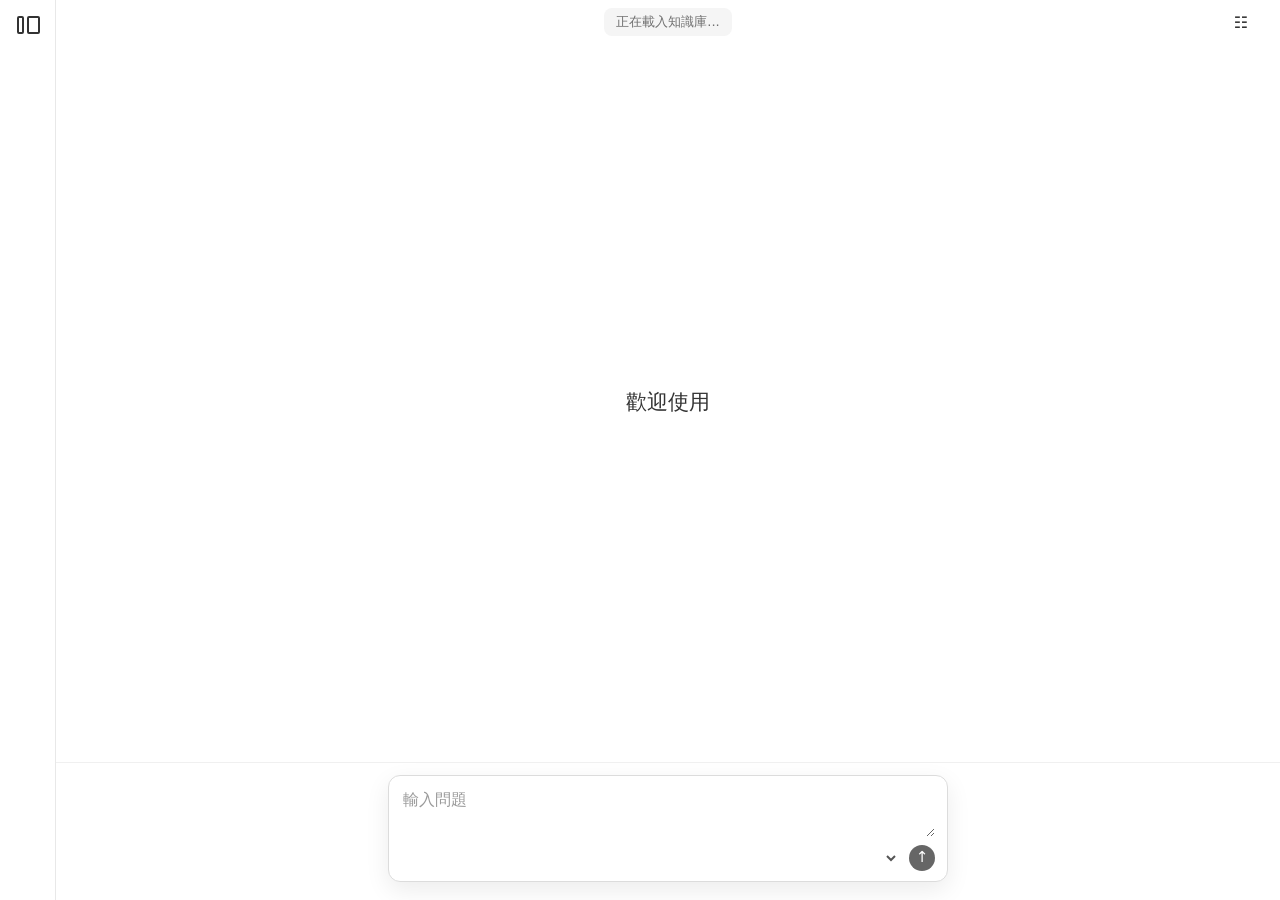
==== docs/rag-demo/index.html @ 2d9ee9c3 "將專案泛用化並統一中文介面 * Generalize the RAG workspace  * Update CI for the generic RAG layout  ---------  Co-" ====
<!doctype html>
<html lang="zh-Hant">
  <head>
    <meta charset="utf-8" />
    <meta name="viewport" content="width=device-width, initial-scale=1" />
    <title>泛用 RAG 工作台</title>
    <link rel="icon" href="data:," />
    <link rel="stylesheet" href="./assets/styles.css?v=document-folders-1" />
  </head>
  <body>
    <main class="app-shell">
      <aside class="conversation-rail is-collapsed" id="conversationRail" aria-label="對話紀錄">
        <div class="rail-icons" aria-label="主要導覽">
          <button class="rail-icon-button" id="historyToggle" type="button" title="對話紀錄" aria-label="展開對話紀錄">
            <span class="collapse-icon" aria-hidden="true"><span></span><span></span></span>
          </button>
        </div>
        <div class="rail-content">
          <div class="rail-content-head">
            <strong>對話紀錄</strong>
            <div class="rail-head-actions">
              <button class="new-chat-button" id="newChatButton" type="button" title="新增對話" aria-label="新增對話">＋</button>
              <button class="panel-close-button" id="historyClose" type="button" aria-label="收合對話紀錄">×</button>
            </div>
          </div>
          <nav class="conversation-list" id="conversationList" aria-label="已儲存的對話"></nav>
        </div>
      </aside>

      <section class="main-area">
        <header class="topbar">
          <div class="plan-pill"><span id="dataStatus">正在載入知識庫...</span></div>
          <button class="icon-button" id="knowledgeToggle" type="button" aria-label="展開文件選擇">☷</button>
        </header>

        <section class="chat-pane" aria-label="RAG 對話">
          <div class="chat-scroll">
            <section class="home-panel" id="homePanel">
              <h1>歡迎使用</h1>
              <div class="chips" id="questionChips"></div>
              <button class="demo-cta" id="demoCta" type="button" hidden>↑ 使用範例問題</button>
            </section>

            <section class="conversation-transcript" id="conversationTranscript" aria-label="目前對話" hidden></section>

            <section class="user-message" id="userMessage" hidden>
              <p id="userQuestion"></p>
            </section>

            <section class="assistant-message search-progress" id="searchProgress" aria-live="polite" hidden>
              <div class="avatar progress-avatar">AI</div>
              <div class="message-body">
                <p class="message-label">處理進度</p>
                <div class="progress-steps" id="searchProgressSteps"></div>
              </div>
            </section>

            <section class="assistant-message status-message" id="statusMessage" hidden>
              <div class="avatar">KB</div>
              <div class="message-body">
                <p class="message-label" data-i18n="data">資料</p>
                <p id="dataMeta">靜態介面展示</p>
                <div class="metrics" id="metrics"></div>
              </div>
            </section>

            <section class="assistant-message" id="answerMessage" hidden>
              <div class="avatar">A</div>
              <div class="message-body">
                <div class="message-head">
                  <div>
                    <p class="message-label" data-i18n="answer">回答</p>
                    <h2 id="resultTitle"></h2>
                  </div>
                  <span class="confidence" id="confidenceBadge"></span>
                </div>
                <div class="answer-panel" id="answerPanel"></div>
                <div class="agent-answer-panel" id="agentAnswerPanel"></div>
              </div>
            </section>

            <div class="rag-details-guide" id="ragDetailsGuide" hidden>
              <button id="ragDetailsToggle" type="button" aria-expanded="false">
                查看檢索過程與來源 →
              </button>
            </div>

            <section class="assistant-message" id="evidenceMessage" hidden>
              <div class="avatar">EV</div>
              <div class="message-body">
                <div class="message-head">
                  <div>
                    <p class="message-label" data-i18n="retrievedEvidence">檢索證據</p>
                    <h2 data-i18n="retrievedInfo">檢索到的相關資訊</h2>
                  </div>
                  <a class="trace-link" id="traceDocumentLink" href="#" target="_blank" rel="noopener" hidden>
                    開啟本次 RAG 紀錄
                  </a>
                </div>
                <div class="comparison-panel" id="comparisonPanel" hidden></div>
                <div class="results" id="results"></div>
              </div>
            </section>

            <section class="assistant-message" id="ragTrace" hidden>
              <div class="avatar">TR</div>
              <div class="message-body">
                <div class="message-head">
                  <div>
                    <p class="message-label" data-i18n="runTrace">執行紀錄</p>
                    <h2 data-i18n="traceTitle">本次 RAG 節點紀錄</h2>
                  </div>
                  <span class="run-id" id="runId"></span>
                </div>
                <div class="trace-summary" id="traceSummary"></div>
                <ol class="pipeline" id="pipeline"></ol>
              </div>
            </section>
          </div>

          <div class="prompt-dock">
            <form id="searchForm" class="prompt-card" aria-label="輸入問題">
              <textarea
                id="queryInput"
                name="query"
                rows="2"
                autocomplete="off"
                placeholder="輸入問題"
              ></textarea>
              <div class="prompt-footer">
                <label class="model-picker">
                  <select id="qaModelSelect" aria-label="問答模型"></select>
                </label>
                <div class="prompt-tools" aria-label="問答工具">
                  <button class="send-button" type="submit" aria-label="送出">↑</button>
                </div>
              </div>
            </form>
          </div>
        </section>
      </section>

      <aside class="knowledge-panel is-collapsed" id="knowledgePanel" aria-label="知識庫、文件與設定">
        <div class="knowledge-content">
          <div class="knowledge-panel-head">
            <strong>文件</strong>
            <button class="panel-close-button" id="knowledgeClose" type="button" aria-label="收合文件選擇">×</button>
          </div>
          <div class="top-actions">
            <label class="language-picker">
              <span data-i18n="language">語言</span>
              <select id="languageSelect">
                <option value="zh-Hant" selected>中文</option>
              </select>
            </label>
            <label class="kb-picker">
              <span>知識庫</span>
              <select id="knowledgeBaseSelect" aria-label="知識庫"></select>
            </label>
          </div>
        <label class="file-search">
          <span>⌕</span>
          <input id="fileSearchInput" type="search" autocomplete="off" placeholder="搜尋文件名稱..." />
        </label>
        <div class="folder-toolbar">
          <label class="upload-folder-picker">
            <span>上傳到</span>
            <select id="uploadFolderSelect" aria-label="上傳目的資料夾"></select>
          </label>
          <div class="folder-actions" aria-label="資料夾管理">
            <button id="newFolderButton" type="button" title="新增資料夾" aria-label="新增資料夾">＋</button>
            <button id="renameFolderButton" type="button" title="重新命名資料夾" aria-label="重新命名資料夾">✎</button>
            <button id="deleteFolderButton" type="button" title="刪除資料夾" aria-label="刪除資料夾">⌫</button>
          </div>
        </div>
        <p class="upload-status" id="documentUploadStatus" role="status" hidden></p>

        <section class="file-list-section" id="fileListSection">
          <div class="file-list-head">
            <h2>文件列表 <span id="selectedDocCount">(0)</span></h2>
            <div class="doc-actions">
              <input
                id="documentInput"
                type="file"
                accept=".pdf,.png,.jpg,.jpeg,.webp,.tif,.tiff,.bmp,.heic,.docx,.txt,.md,.markdown,.json,application/pdf,image/*,application/vnd.openxmlformats-officedocument.wordprocessingml.document,text/plain,text/markdown,application/json"
                multiple
                hidden
              />
              <button
                class="upload-document-button"
                type="button"
                id="uploadDocument"
                title="上傳 PDF、圖片、DOCX、TXT、MD 或 JSON"
                aria-label="上傳文件"
              ><span aria-hidden="true">↑</span></button>
              <button type="button" id="selectAllDocuments" data-i18n="selectAll">全選</button>
              <button type="button" id="clearDocuments" data-i18n="clear">清除選擇</button>
            </div>
          </div>
          <div class="document-list" id="documentList"></div>
        </section>

        <details class="advanced-panel">
          <summary>進階設定</summary>
          <div class="variant-details" id="variantDetails" hidden></div>
          <div class="agent-controls">
            <input
              id="agentEndpointInput"
              type="url"
              autocomplete="off"
              placeholder="模型服務端點網址"
            />
            <div class="agent-buttons">
              <button type="button" id="saveAgentEndpoint">儲存</button>
              <button type="button" id="askAgentButton">呼叫模型</button>
            </div>
          </div>
          <div id="graphPanel" hidden></div>
        </details>
        </div>
      </aside>
    </main>

    <dialog class="confirm-dialog" id="deleteConversationDialog" aria-labelledby="deleteConversationTitle">
      <form method="dialog">
        <h2 id="deleteConversationTitle">刪除對話</h2>
        <p id="deleteConversationMessage"></p>
        <div class="confirm-dialog-actions">
          <button class="dialog-cancel-button" type="submit" value="cancel">取消</button>
          <button class="dialog-delete-button" type="submit" value="confirm">刪除</button>
        </div>
      </form>
    </dialog>

    <dialog class="confirm-dialog folder-dialog" id="folderDialog" aria-labelledby="folderDialogTitle">
      <form method="dialog">
        <h2 id="folderDialogTitle">新增資料夾</h2>
        <label class="folder-name-field">
          <span>資料夾名稱</span>
          <input id="folderNameInput" type="text" maxlength="80" autocomplete="off" />
        </label>
        <p class="dialog-error" id="folderDialogError" hidden></p>
        <div class="confirm-dialog-actions">
          <button class="dialog-cancel-button" type="submit" value="cancel">取消</button>
          <button class="dialog-save-button" id="saveFolderButton" type="button">儲存</button>
        </div>
      </form>
    </dialog>

    <dialog class="confirm-dialog" id="deleteFolderDialog" aria-labelledby="deleteFolderTitle">
      <form method="dialog">
        <h2 id="deleteFolderTitle">刪除資料夾</h2>
        <p id="deleteFolderMessage"></p>
        <p>資料不會被刪除，文件會移到「未分類」。</p>
        <div class="confirm-dialog-actions">
          <button class="dialog-cancel-button" type="submit" value="cancel">取消</button>
          <button class="dialog-delete-button" id="confirmDeleteFolderButton" type="button">刪除</button>
        </div>
      </form>
    </dialog>

    <script type="module" src="./assets/app.js?v=canonical-pipeline-1"></script>
  </body>
</html>
---- docs/rag-demo/assets/styles.css ----
:root {
  color-scheme: light;
  font-family:
    "Microsoft JhengHei", "微軟正黑體", Inter, ui-sans-serif, system-ui, -apple-system,
    BlinkMacSystemFont, "Segoe UI", sans-serif;
  --bg: #ffffff;
  --rail: #ffffff;
  --panel: #ffffff;
  --panel-2: #f7f7f7;
  --ink: #333333;
  --muted: #707070;
  --faint: #9a9a9a;
  --line: #e8e8e8;
  --line-2: #dcdcdc;
  --accent: #555555;
  --good: #81b88b;
  --warn: #d5a253;
  --danger: #dc7777;
  --shadow: 0 8px 24px rgba(0, 0, 0, 0.08);
}

* {
  box-sizing: border-box;
}

[hidden] {
  display: none !important;
}

html,
body {
  height: 100%;
  min-height: 100%;
}

body {
  margin: 0;
  background: var(--bg);
  color: var(--ink);
}

button,
input,
select,
textarea {
  font: inherit;
}

button,
select {
  cursor: pointer;
}

button {
  border: 0;
}

a {
  color: #444444;
  text-decoration: none;
}

a:hover {
  text-decoration: underline;
}

h1,
h2,
h3,
p {
  margin-top: 0;
}

h1 {
  margin-bottom: 0;
  font-size: 1.1rem;
  line-height: 1.15;
  letter-spacing: 0;
}

h2 {
  margin-bottom: 6px;
  font-size: 0.96rem;
  line-height: 1.3;
}

h3 {
  margin-bottom: 4px;
  font-size: 0.9rem;
}

.app-shell {
  display: grid;
  grid-template-columns: auto minmax(0, 1fr) auto;
  height: 100dvh;
  min-height: 100vh;
  overflow: hidden;
  background: var(--bg);
}

.conversation-rail {
  display: grid;
  grid-template-columns: 56px 260px;
  height: 100dvh;
  min-height: 0;
  overflow: hidden;
  width: 316px;
  border-right: 1px solid var(--line);
  background: var(--rail);
  transition: width 170ms ease;
}

.conversation-rail.is-collapsed {
  width: 56px;
}

.rail-icons {
  display: grid;
  justify-items: center;
  align-content: start;
  gap: 0;
  height: 100dvh;
  min-height: 0;
  border-right: 1px solid var(--line);
  padding: 8px 0;
}

.rail-icon-button,
.icon-button,
.panel-close-button,
.new-chat-button,
.prompt-tools button {
  display: inline-grid;
  place-items: center;
  border-radius: 8px;
  background: transparent;
  color: #333333;
}

.rail-icon-button {
  width: 34px;
  height: 34px;
  font-size: 1rem;
}

.collapse-icon {
  display: inline-grid;
  grid-template-columns: 7px 13px;
  gap: 3px;
  width: 23px;
  height: 18px;
  color: currentColor;
}

.collapse-icon span {
  display: block;
  border: 2px solid currentColor;
  border-radius: 2px;
}

.rail-icon-button:hover,
.icon-button:hover,
.panel-close-button:hover,
.new-chat-button:hover,
.prompt-tools button:hover {
  background: #f5f5f5;
}

.rail-content,
.knowledge-content {
  min-width: 0;
  opacity: 1;
  transition: opacity 120ms ease;
}

.conversation-rail.is-collapsed .rail-content,
.knowledge-panel.is-collapsed .knowledge-content {
  pointer-events: none;
  opacity: 0;
}

.rail-content {
  display: flex;
  flex-direction: column;
  min-height: 0;
  overflow: hidden;
  padding: 14px;
}

.rail-content-head,
.knowledge-panel-head {
  display: flex;
  align-items: center;
  justify-content: space-between;
  min-height: 34px;
  margin-bottom: 12px;
  color: #000000;
}

.rail-head-actions {
  display: flex;
  align-items: center;
  gap: 2px;
}

.new-chat-button,
.panel-close-button {
  width: 30px;
  height: 30px;
  color: var(--muted);
  font-size: 1.1rem;
}

.conversation-list {
  display: grid;
  align-content: start;
  min-height: 0;
  overflow-y: auto;
  gap: 6px;
}

.conversation-row {
  position: relative;
  border-radius: 8px;
}

.conversation-item {
  display: grid;
  gap: 3px;
  width: 100%;
  border-radius: 8px;
  padding: 9px 40px 9px 10px;
  background: transparent;
  color: #000000;
  text-align: left;
}

.conversation-item:hover,
.conversation-item.is-active,
.conversation-row:hover .conversation-item,
.conversation-row.is-active .conversation-item {
  background: #f5f5f5;
}

.conversation-item strong {
  overflow: hidden;
  font-size: 0.86rem;
  font-weight: 650;
  text-overflow: ellipsis;
  white-space: nowrap;
}

.conversation-item span {
  color: var(--faint);
  font-size: 0.74rem;
}

.conversation-delete-button {
  position: absolute;
  top: 50%;
  right: 5px;
  display: grid;
  width: 28px;
  height: 28px;
  place-items: center;
  border-radius: 7px;
  background: transparent;
  color: var(--muted);
  opacity: 0.48;
  transform: translateY(-50%);
}

.conversation-row:hover .conversation-delete-button,
.conversation-delete-button:focus-visible {
  background: #eeeeee;
  color: #222222;
  opacity: 1;
}

.conversation-delete-button[disabled] {
  cursor: wait;
  opacity: 0.3;
}

.trash-icon {
  position: relative;
  display: block;
  width: 11px;
  height: 12px;
  border: 1.5px solid currentColor;
  border-top: 0;
  border-radius: 0 0 2px 2px;
}

.trash-icon::before {
  position: absolute;
  top: -4px;
  left: -3px;
  width: 14px;
  border-top: 1.5px solid currentColor;
  content: "";
}

.trash-icon::after {
  position: absolute;
  top: -7px;
  left: 2px;
  width: 5px;
  height: 3px;
  border: 1.5px solid currentColor;
  border-bottom: 0;
  border-radius: 2px 2px 0 0;
  content: "";
}

.conversation-empty {
  margin: 8px 10px;
  color: var(--faint);
  font-size: 0.8rem;
}

.confirm-dialog {
  width: min(380px, calc(100vw - 32px));
  padding: 0;
  border: 1px solid var(--line-2);
  border-radius: 8px;
  background: var(--panel);
  color: var(--ink);
  box-shadow: 0 18px 50px rgba(0, 0, 0, 0.16);
}

.confirm-dialog::backdrop {
  background: rgba(0, 0, 0, 0.22);
}

.confirm-dialog form {
  padding: 20px;
}

.confirm-dialog h2 {
  margin-bottom: 8px;
  font-size: 0.96rem;
  font-weight: 600;
}

.confirm-dialog p {
  margin-bottom: 20px;
  color: var(--muted);
  font-size: 0.85rem;
  line-height: 1.6;
}

.confirm-dialog-actions {
  display: flex;
  justify-content: flex-end;
  gap: 8px;
}

.confirm-dialog-actions button {
  min-width: 64px;
  min-height: 34px;
  border-radius: 7px;
  padding: 0 14px;
  font-size: 0.82rem;
}

.dialog-cancel-button {
  border: 1px solid var(--line-2);
  background: #ffffff;
  color: var(--ink);
}

.dialog-cancel-button:hover {
  background: #f4f4f4;
}

.dialog-delete-button {
  background: #b94b4b;
  color: #ffffff;
}

.dialog-delete-button:hover {
  background: #a94040;
}

.dialog-save-button {
  border: 1px solid #5e5e5e;
  background: #555555;
  color: #ffffff;
}

.dialog-save-button:hover:not(:disabled) {
  background: #444444;
}

.folder-name-field {
  display: grid;
  gap: 6px;
  margin: 16px 0;
  color: var(--muted);
  font-size: 0.78rem;
}

.folder-name-field input {
  width: 100%;
  height: 38px;
  border: 1px solid var(--line-2);
  border-radius: 7px;
  padding: 0 10px;
  color: var(--ink);
  font: inherit;
  outline: 0;
}

.folder-name-field input:focus {
  border-color: #777777;
}

.confirm-dialog .dialog-error {
  margin: -6px 0 14px;
  color: var(--danger);
  font-size: 0.76rem;
}

.main-area {
  display: grid;
  grid-template-rows: auto minmax(0, 1fr);
  height: 100dvh;
  min-width: 0;
  min-height: 0;
  overflow: hidden;
}

.topbar {
  position: sticky;
  top: 0;
  z-index: 10;
  display: grid;
  grid-template-columns: 44px 1fr 44px;
  align-items: center;
  min-height: 44px;
  padding: 0 12px;
  background: rgba(255, 255, 255, 0.94);
  backdrop-filter: blur(12px);
}

.icon-button {
  width: 34px;
  height: 34px;
  color: #333333;
  font-size: 1rem;
}

.plan-pill {
  grid-column: 2;
  justify-self: center;
  max-width: min(340px, 52vw);
  overflow: hidden;
  border-radius: 8px;
  padding: 5px 12px;
  background: #f5f5f5;
  color: var(--muted);
  font-size: 0.82rem;
  text-overflow: ellipsis;
  white-space: nowrap;
}

#knowledgeToggle {
  grid-column: 3;
}

.chat-pane {
  display: grid;
  grid-template-rows: minmax(0, 1fr) auto;
  min-width: 0;
  min-height: calc(100vh - 44px);
  height: calc(100vh - 44px);
}

.chat-scroll {
  overflow: auto;
  min-height: 0;
  padding: 22px 24px 24px;
}

.home-panel {
  display: grid;
  justify-items: center;
  align-content: center;
  gap: 18px;
  min-height: calc(100vh - 210px);
}

.home-panel h1 {
  color: #333333;
  font-family: "Microsoft JhengHei", "微軟正黑體", sans-serif;
  font-size: 1.32rem;
  font-weight: 400;
}

.prompt-card {
  display: grid;
  gap: 8px;
  width: min(560px, 78%);
  border: 1px solid var(--line-2);
  border-radius: 12px;
  padding: 10px 12px;
  background: var(--panel);
  box-shadow: var(--shadow);
}

.prompt-dock {
  z-index: 12;
  border-top: 1px solid #f0f0f0;
  padding: 12px 24px 18px;
  background: rgba(255, 255, 255, 0.96);
  backdrop-filter: blur(12px);
}

.prompt-dock .prompt-card {
  margin: 0 auto;
}

.prompt-card textarea {
  width: 100%;
  min-height: 42px;
  max-height: 140px;
  border: 0;
  resize: vertical;
  background: transparent;
  color: var(--ink);
  font-size: 0.98rem;
  line-height: 1.5;
  outline: 0;
}

.prompt-card textarea::placeholder,
.file-search input::placeholder {
  color: #9a9a9a;
}

.prompt-footer {
  display: grid;
  grid-template-columns: minmax(0, 1fr) auto;
  align-items: center;
  gap: 10px;
}

.prompt-tools button {
  width: 26px;
  height: 26px;
  color: #555555;
  font-size: 1rem;
}

.model-picker {
  justify-self: end;
  max-width: 250px;
  color: #555555;
  font-size: 0.91rem;
  font-weight: 400;
}

.model-picker select,
.language-picker select,
.kb-picker select {
  min-width: 0;
  border: 0;
  background: transparent;
  color: inherit;
  outline: 0;
}

.prompt-tools {
  display: flex;
  align-items: center;
  gap: 4px;
}

.prompt-tools .send-button {
  border-radius: 50%;
  background: #666666;
  color: #ffffff;
  font-size: 0.95rem;
  font-weight: 400;
  line-height: 1;
}

.chips {
  display: flex;
  flex-wrap: wrap;
  justify-content: center;
  gap: 8px;
  width: min(560px, 78%);
}

.chips button,
.demo-cta {
  min-height: 28px;
  border: 1px solid var(--line-2);
  border-radius: 8px;
  background: #ffffff;
  color: #333333;
  font-size: 0.89rem;
  font-weight: 400;
}

.chips button {
  padding: 0 10px;
}

.chips button:hover,
.demo-cta:hover {
  background: #f5f5f5;
}

.demo-cta {
  padding: 0 14px;
}

.knowledge-panel {
  display: grid;
  grid-template-columns: 360px;
  height: 100dvh;
  min-height: 0;
  overflow: hidden;
  width: 360px;
  border-left: 1px solid var(--line);
  background: var(--rail);
  transition: width 170ms ease;
}

.knowledge-panel.is-collapsed {
  width: 0;
  border-left: 0;
}

.knowledge-content {
  grid-column: 1;
  grid-row: 1;
  overflow: auto;
  max-height: 100dvh;
  padding: 14px;
}

.top-actions {
  display: grid;
  gap: 8px;
  margin-bottom: 12px;
}

.language-picker,
.kb-picker {
  display: grid;
  grid-template-columns: 52px minmax(0, 1fr);
  align-items: center;
  min-height: 34px;
  border: 1px solid var(--line-2);
  border-radius: 8px;
  padding: 0 9px;
  background: #ffffff;
  color: #000000;
  font-size: 0.82rem;
}

.language-picker span,
.kb-picker span {
  color: var(--faint);
  font-size: 0.75rem;
  font-weight: 700;
}

.doc-actions button,
.agent-buttons button {
  min-height: 32px;
  border-radius: 7px;
  background: transparent;
  color: #000000;
  font-size: 0.8rem;
  font-weight: 700;
}

.agent-buttons button:hover {
  background: #f5f5f5;
}

.file-search {
  display: grid;
  grid-template-columns: 20px minmax(0, 1fr);
  align-items: center;
  gap: 8px;
  min-height: 36px;
  margin-bottom: 12px;
  border: 1px solid var(--line-2);
  border-radius: 8px;
  padding: 0 10px;
  background: #ffffff;
  color: var(--faint);
}

.file-search input {
  width: 100%;
  border: 0;
  background: transparent;
  color: var(--ink);
  font-size: 0.82rem;
  outline: 0;
}

.folder-toolbar {
  display: grid;
  grid-template-columns: minmax(0, 1fr) auto;
  gap: 8px;
  align-items: end;
  margin-bottom: 12px;
}

.upload-folder-picker {
  display: grid;
  grid-template-columns: auto minmax(0, 1fr);
  gap: 8px;
  align-items: center;
  min-width: 0;
  color: var(--muted);
  font-size: 0.72rem;
}

.upload-folder-picker select,
.document-folder-select {
  min-width: 0;
  border: 1px solid var(--line-2);
  border-radius: 7px;
  background: #ffffff;
  color: var(--ink);
  font-family: inherit;
}

.upload-folder-picker select {
  width: 100%;
  height: 32px;
  padding: 0 24px 0 8px;
  font-size: 0.76rem;
}

.folder-actions {
  display: flex;
  gap: 4px;
}

.folder-actions button {
  width: 30px;
  height: 30px;
  border: 1px solid var(--line-2);
  border-radius: 7px;
  padding: 0;
  background: #ffffff;
  color: #444444;
  font-size: 0.9rem;
}

.folder-actions button:hover:not(:disabled) {
  background: #f5f5f5;
}

.folder-actions button:disabled {
  opacity: 0.35;
}

.file-list-head {
  display: flex;
  justify-content: space-between;
  gap: 10px;
  align-items: center;
  margin-bottom: 8px;
}

.file-list-head h2 {
  margin: 0;
  color: var(--muted);
  font-size: 0.82rem;
}

.doc-actions {
  display: flex;
  align-items: center;
  gap: 8px;
}

.doc-actions .upload-document-button {
  display: inline-grid;
  width: 30px;
  min-height: 30px;
  place-items: center;
  border: 1px solid var(--line-2);
  border-radius: 7px;
  padding: 0;
  background: #ffffff;
  color: #444444;
  font-size: 1rem;
  line-height: 1;
}

.doc-actions .upload-document-button:hover {
  background: #f5f5f5;
}

.doc-actions .upload-document-button[disabled] {
  cursor: wait;
  opacity: 0.55;
}

.upload-status {
  margin: -4px 0 12px;
  border-left: 3px solid var(--line-2);
  padding-left: 9px;
  color: var(--muted);
  font-size: 0.76rem;
  line-height: 1.5;
}

.upload-status.is-working {
  border-left-color: var(--warn);
}

.upload-status.is-success {
  border-left-color: var(--good);
  color: #466b4d;
}

.upload-status.is-error {
  border-left-color: var(--danger);
  color: #9b3e3e;
}

.file-list-section {
  border-radius: 8px;
  outline: 2px solid transparent;
  outline-offset: 5px;
  transition: outline-color 120ms ease, background 120ms ease;
}

.file-list-section.is-dragover {
  outline-color: #b5b5b5;
  background: #fafafa;
}

.document-list {
  display: grid;
  gap: 8px;
}

.doc-group {
  overflow: hidden;
  border: 1px solid var(--line-2);
  border-radius: 8px;
  background: #ffffff;
}

.doc-group-head {
  display: grid;
  grid-template-columns: 18px 18px minmax(0, 1fr) auto;
  gap: 8px;
  align-items: center;
  min-height: 38px;
  border-bottom: 1px solid var(--line);
  padding: 0 10px;
}

.doc-group-head strong,
.document-item strong {
  overflow: hidden;
  color: #000000;
  font-size: 0.82rem;
  text-overflow: ellipsis;
  white-space: nowrap;
}

.doc-group-head .count-pill {
  border: 1px solid var(--line-2);
  border-radius: 999px;
  padding: 2px 7px;
  color: var(--muted);
  font-size: 0.72rem;
  font-weight: 800;
}

.doc-chevron {
  width: 18px;
  height: 24px;
  border: 0;
  padding: 0;
  background: transparent;
  color: var(--faint);
  font-size: 0.8rem;
  transition: transform 120ms ease;
}

.doc-group.is-collapsed .doc-chevron {
  transform: rotate(-90deg);
}

.document-item {
  display: grid;
  grid-template-columns: 18px 38px minmax(0, 1fr);
  gap: 8px;
  align-items: center;
  min-height: 46px;
  padding: 6px 10px 6px 32px;
}

.document-item input,
.doc-group-head input {
  width: 16px;
  height: 16px;
  margin: 0;
  accent-color: var(--accent);
}

.document-item small {
  display: block;
  overflow: hidden;
  margin-top: 2px;
  color: var(--muted);
  font-size: 0.65rem;
  line-height: 1.2;
  text-overflow: ellipsis;
  white-space: nowrap;
}

.document-item-body {
  display: grid;
  min-width: 0;
}

.document-item-body label {
  min-width: 0;
}

.document-folder-select {
  width: min(100%, 180px);
  height: 25px;
  margin-top: 4px;
  padding: 0 22px 0 6px;
  color: var(--muted);
  font-size: 0.66rem;
}

.document-folder-select:disabled {
  opacity: 0.55;
}

.file-type {
  min-width: 36px;
  border-radius: 6px;
  padding: 2px 6px;
  background: #f5f5f5;
  color: #000000;
  font-size: 0.68rem;
  font-weight: 850;
  text-align: center;
}

.file-type.word {
  background: #edf3f8;
  color: #405569;
}

.file-type.pdf {
  background: #f8eeee;
  color: #754646;
}

.file-type.image {
  background: #f2eff7;
  color: #655475;
}

.file-type.markdown,
.file-type.text {
  background: #eef5f1;
  color: #486357;
}

.file-type.json {
  background: #f6f3e9;
  color: #6d6244;
}

.advanced-panel {
  margin-top: 12px;
  border-top: 1px solid var(--line);
  padding-top: 10px;
  color: var(--muted);
  font-size: 0.82rem;
}

.advanced-panel summary {
  cursor: pointer;
  font-weight: 800;
}

.assistant-message {
  display: grid;
  grid-template-columns: 38px minmax(0, 760px);
  gap: 12px;
  max-width: 820px;
  margin: 0 auto 18px;
}

.conversation-transcript {
  display: grid;
  gap: 18px;
  max-width: 820px;
  margin: 0 auto 18px;
}

.transcript-message {
  color: #333333;
  font-size: 0.9rem;
  line-height: 1.6;
}

.transcript-message p {
  margin: 0;
  white-space: pre-wrap;
}

.transcript-user {
  display: flex;
  justify-content: flex-end;
}

.transcript-user p {
  max-width: min(620px, 86%);
  border-radius: 8px;
  padding: 9px 12px;
  background: #f4f4f4;
}

.transcript-assistant {
  display: grid;
  grid-template-columns: 38px minmax(0, 760px);
  gap: 12px;
}

.transcript-avatar {
  display: grid;
  place-items: center;
  width: 34px;
  height: 34px;
  border: 1px solid var(--line-2);
  border-radius: 50%;
  color: #666666;
  font-size: 0.72rem;
}

.transcript-assistant > div {
  padding-top: 6px;
}

.user-message {
  display: flex;
  justify-content: flex-end;
  max-width: 820px;
  margin: 0 auto 18px;
}

.user-message p {
  max-width: min(620px, 86%);
  margin: 0;
  border-radius: 8px;
  padding: 9px 12px;
  background: #f4f4f4;
  color: #333333;
  font-size: 0.9rem;
  line-height: 1.5;
}

.rag-details-guide {
  max-width: 820px;
  margin: -6px auto 18px;
  padding-left: 50px;
}

.rag-details-guide button {
  padding: 4px 0;
  background: transparent;
  color: #666666;
  font-size: 0.82rem;
  text-decoration: underline;
  text-underline-offset: 3px;
}

.rag-details-guide button:hover {
  color: #222222;
}

.search-progress {
  margin-top: 4px;
}

.progress-avatar {
  border-color: #d9e2dc;
  color: #587064;
}

.progress-steps {
  display: grid;
  gap: 7px;
  margin-top: 5px;
}

.progress-step {
  display: grid;
  grid-template-columns: 18px minmax(0, 1fr);
  gap: 8px;
  align-items: start;
  color: var(--faint);
  font-size: 0.82rem;
  line-height: 1.45;
}

.progress-step-indicator {
  display: inline-grid;
  place-items: center;
  width: 16px;
  height: 16px;
  margin-top: 1px;
  border: 1px solid var(--line-2);
  border-radius: 50%;
  color: transparent;
  font-size: 0.66rem;
}

.progress-step.is-active {
  color: #444444;
}

.progress-step.is-active .progress-step-indicator {
  border-color: #777777;
  border-top-color: transparent;
  animation: progress-spin 800ms linear infinite;
}

.progress-step.is-done {
  color: #555555;
}

.progress-step.is-done .progress-step-indicator {
  border-color: #8aa492;
  background: #8aa492;
  color: #ffffff;
}

.progress-step.is-skipped .progress-step-indicator {
  color: #999999;
}

.progress-step.is-error {
  color: var(--danger);
}

.progress-step.is-error .progress-step-indicator {
  border-color: var(--danger);
  color: var(--danger);
}

.progress-step-detail {
  display: block;
  color: var(--faint);
  font-size: 0.75rem;
}

@keyframes progress-spin {
  to {
    transform: rotate(360deg);
  }
}

.avatar {
  display: inline-grid;
  place-items: center;
  width: 32px;
  height: 32px;
  border: 1px solid var(--line-2);
  border-radius: 50%;
  background: #ffffff;
  color: var(--muted);
  font-size: 0.74rem;
  font-weight: 800;
}

.message-body {
  min-width: 0;
  color: #000000;
  font-size: 0.9rem;
}

.message-label,
.metric span,
.trace-grid span,
.run-id {
  color: var(--faint);
  font-size: 0.72rem;
  font-weight: 800;
}

.message-head,
.answer-head,
.comparison-head {
  display: flex;
  justify-content: space-between;
  gap: 10px;
  align-items: flex-start;
}

.metrics,
.trace-grid {
  display: grid;
  grid-template-columns: repeat(auto-fit, minmax(120px, 1fr));
  gap: 8px;
}

.metric,
.trace-grid div,
.answer-panel,
.agent-answer-panel,
.comparison-panel,
.result-card {
  border: 1px solid var(--line-2);
  border-radius: 8px;
  background: #ffffff;
}

.metric,
.trace-grid div {
  padding: 9px;
}

.metric strong,
.trace-grid strong {
  display: block;
  margin-top: 4px;
  font-size: 0.82rem;
}

.answer-panel,
.agent-answer-panel,
.comparison-panel {
  display: grid;
  gap: 8px;
  margin-bottom: 10px;
  padding: 12px;
}

.answer-panel p,
.agent-answer-panel p,
.result-card p,
.graph-block p,
.graph-block li,
.pipeline li span,
.comparison-summary {
  color: #000000;
  line-height: 1.55;
}

.confidence,
.trace-link,
.run-id,
.answer-head span,
.comparison-head span,
.tags span,
.architecture-steps span {
  flex: 0 0 auto;
  border-radius: 999px;
  padding: 4px 7px;
  background: #f5f5f5;
  color: var(--muted);
  font-size: 0.7rem;
  font-weight: 800;
}

.confidence-high {
  color: var(--good);
}

.confidence-medium {
  color: var(--warn);
}

.confidence-low {
  color: var(--danger);
}

.answer-panel ul,
.agent-answer-panel ul {
  padding-left: 18px;
}

.answer-terms,
.terms {
  color: var(--faint) !important;
  font-size: 0.8rem;
}

.results {
  display: grid;
  gap: 8px;
}

.result-card {
  padding: 12px;
}

.result-card header {
  display: grid;
  grid-template-columns: 30px minmax(0, 1fr);
  gap: 8px;
}

.rank {
  display: inline-grid;
  place-items: center;
  width: 26px;
  height: 26px;
  border-radius: 50%;
  background: #f5f5f5;
  color: #000000;
  font-size: 0.75rem;
  font-weight: 800;
}

.result-card header p {
  margin-bottom: 0;
  color: var(--faint);
  font-size: 0.78rem;
}

.tags,
.architecture-steps {
  display: flex;
  flex-wrap: wrap;
  gap: 6px;
}

.tags {
  margin: 8px 0;
}

.excerpt {
  margin-bottom: 8px;
}

mark {
  border-radius: 3px;
  padding: 0 2px;
  background: #fff4bf;
  color: #000000;
}

.variant-details {
  display: grid;
  gap: 8px;
  margin: 10px 0;
}

.variant-details[hidden],
.comparison-panel[hidden] {
  display: none;
}

.agent-controls {
  display: grid;
  gap: 8px;
  margin-top: 10px;
}

.agent-controls input {
  width: 100%;
  min-height: 34px;
  border: 1px solid var(--line-2);
  border-radius: 8px;
  padding: 0 10px;
  background: #ffffff;
  color: var(--ink);
}

.agent-buttons {
  display: flex;
  gap: 8px;
}

.comparison-table-wrap {
  overflow-x: auto;
  border: 1px solid var(--line-2);
  border-radius: 8px;
}

.comparison-table {
  width: 100%;
  min-width: 820px;
  border-collapse: collapse;
}

.comparison-table th,
.comparison-table td {
  border-bottom: 1px solid var(--line-2);
  padding: 9px;
  color: #000000;
  text-align: left;
  vertical-align: top;
  font-size: 0.8rem;
  line-height: 1.45;
}

.comparison-table thead th {
  background: #f5f5f5;
}

.warning {
  margin-bottom: 10px;
  border-left: 3px solid var(--warn);
  border-radius: 8px;
  padding: 9px;
  background: #fff8e6;
  color: #6f4c00;
}

.pipeline {
  display: grid;
  gap: 7px;
  margin: 0;
  padding-left: 18px;
}

.pipeline li strong {
  display: block;
}

.empty {
  border: 1px dashed var(--line-2);
  border-radius: 8px;
  padding: 14px;
  color: var(--muted);
  text-align: center;
}

@media (max-width: 1120px) {
  .knowledge-panel {
    position: fixed;
    inset: 0 0 0 auto;
    z-index: 30;
  }
}

@media (max-width: 760px) {
  .app-shell {
    grid-template-columns: 1fr;
  }

  .conversation-rail {
    position: fixed;
    inset: 0 auto 0 0;
    z-index: 40;
  }

  .conversation-rail.is-collapsed {
    width: 56px;
  }

  .chat-scroll {
    padding: 20px 14px 20px 70px;
  }

  .prompt-dock {
    padding: 10px 14px 14px 70px;
  }

  .knowledge-panel {
    grid-template-columns: minmax(0, 1fr);
    width: min(360px, calc(100vw - 56px));
  }

  .knowledge-panel.is-collapsed {
    width: 0;
  }

  .home-panel h1 {
    font-size: 1.1rem;
  }

  .prompt-card,
  .chips {
    width: min(560px, 96%);
  }

  .assistant-message {
    grid-template-columns: 1fr;
  }

  .avatar {
    display: none;
  }
}
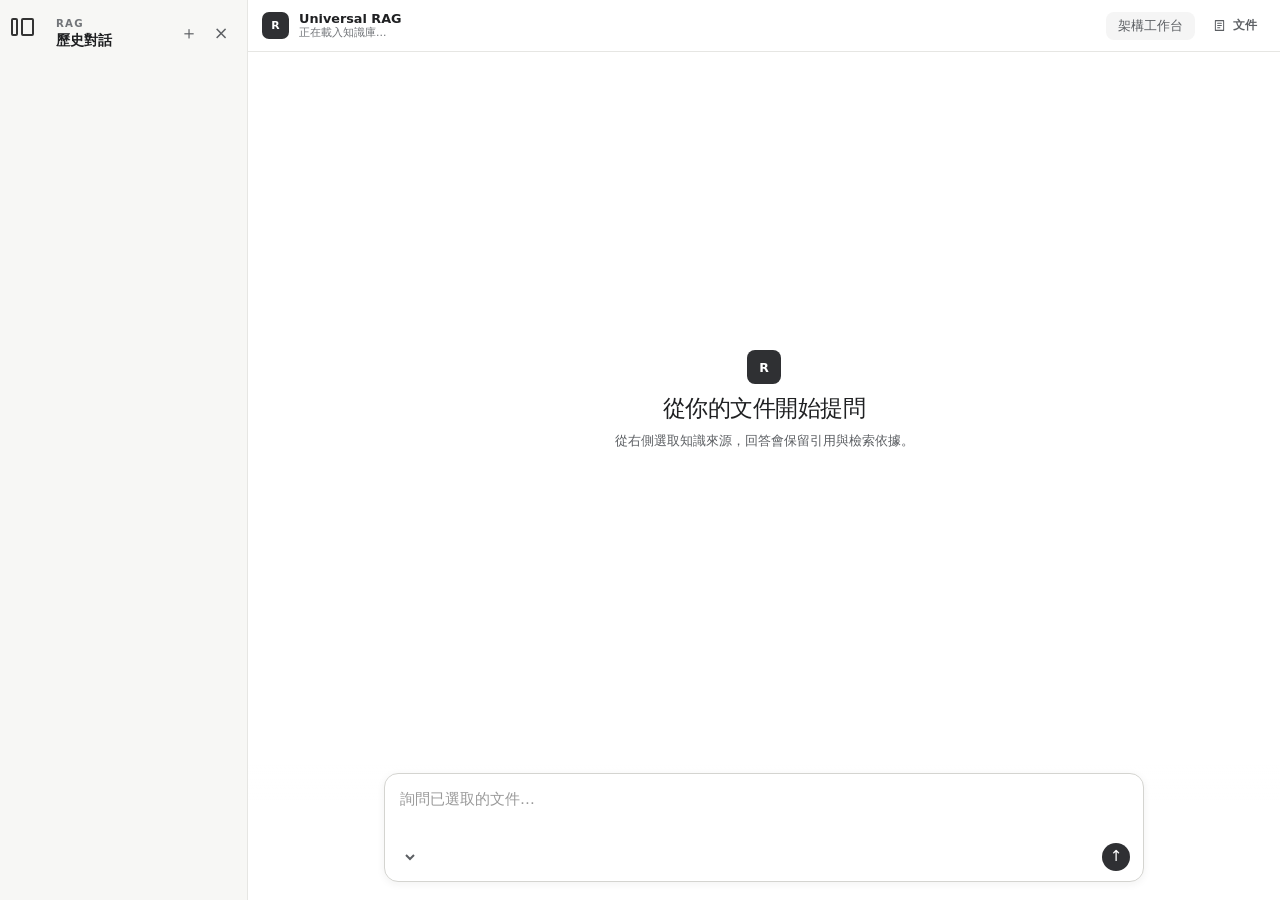
==== commit ba795ffc: "整理 RAG 核心引擎與評估進度" ====
--- a/docs/rag-demo/index.html
+++ b/docs/rag-demo/index.html
@@ -5,19 +5,22 @@
     <meta name="viewport" content="width=device-width, initial-scale=1" />
     <title>泛用 RAG 工作台</title>
     <link rel="icon" href="data:," />
-    <link rel="stylesheet" href="./assets/styles.css?v=document-folders-1" />
+    <link rel="stylesheet" href="./assets/styles.css?v=demo-ui-v3" />
   </head>
   <body>
     <main class="app-shell">
-      <aside class="conversation-rail is-collapsed" id="conversationRail" aria-label="對話紀錄">
+      <aside class="conversation-rail" id="conversationRail" aria-label="對話紀錄">
         <div class="rail-icons" aria-label="主要導覽">
-          <button class="rail-icon-button" id="historyToggle" type="button" title="對話紀錄" aria-label="展開對話紀錄">
+          <button class="rail-icon-button" id="historyToggle" type="button" title="對話紀錄" aria-label="收合對話紀錄" aria-expanded="true" aria-controls="conversationList">
             <span class="collapse-icon" aria-hidden="true"><span></span><span></span></span>
           </button>
         </div>
         <div class="rail-content">
           <div class="rail-content-head">
-            <strong>對話紀錄</strong>
+            <div class="panel-title">
+              <span>RAG</span>
+              <strong>歷史對話</strong>
+            </div>
             <div class="rail-head-actions">
               <button class="new-chat-button" id="newChatButton" type="button" title="新增對話" aria-label="新增對話">＋</button>
               <button class="panel-close-button" id="historyClose" type="button" aria-label="收合對話紀錄">×</button>
@@ -29,14 +32,30 @@
 
       <section class="main-area">
         <header class="topbar">
-          <div class="plan-pill"><span id="dataStatus">正在載入知識庫...</span></div>
-          <button class="icon-button" id="knowledgeToggle" type="button" aria-label="展開文件選擇">☷</button>
+          <div class="workspace-status">
+            <span class="brand-mark" aria-hidden="true">R</span>
+            <div>
+              <strong>Universal RAG</strong>
+              <span id="dataStatus" role="status" aria-live="polite">正在載入知識庫...</span>
+            </div>
+          </div>
+          <a class="plan-pill" href="./architecture.html">架構工作台</a>
+          <button class="icon-button knowledge-trigger" id="knowledgeToggle" type="button" aria-label="收合文件選擇" aria-expanded="true" aria-controls="knowledgePanel">
+            <svg viewBox="0 0 20 20" aria-hidden="true">
+              <path d="M4.5 3.5h11v13h-11zM7.5 7h5M7.5 10h5M7.5 13h3" />
+            </svg>
+            <span>文件</span>
+          </button>
         </header>
 
         <section class="chat-pane" aria-label="RAG 對話">
           <div class="chat-scroll">
             <section class="home-panel" id="homePanel">
-              <h1>歡迎使用</h1>
+              <div class="home-copy">
+                <span class="home-mark" aria-hidden="true">R</span>
+                <h1>從你的文件開始提問</h1>
+                <p>從右側選取知識來源，回答會保留引用與檢索依據。</p>
+              </div>
               <div class="chips" id="questionChips"></div>
               <button class="demo-cta" id="demoCta" type="button" hidden>↑ 使用範例問題</button>
             </section>
@@ -125,7 +144,7 @@
                 name="query"
                 rows="2"
                 autocomplete="off"
-                placeholder="輸入問題"
+                placeholder="詢問已選取的文件…"
               ></textarea>
               <div class="prompt-footer">
                 <label class="model-picker">
@@ -140,10 +159,13 @@
         </section>
       </section>
 
-      <aside class="knowledge-panel is-collapsed" id="knowledgePanel" aria-label="知識庫、文件與設定">
+      <aside class="knowledge-panel" id="knowledgePanel" aria-label="知識庫、文件與設定">
         <div class="knowledge-content">
           <div class="knowledge-panel-head">
-            <strong>文件</strong>
+            <div class="panel-title">
+              <span>RAG</span>
+              <strong>知識與文件</strong>
+            </div>
             <button class="panel-close-button" id="knowledgeClose" type="button" aria-label="收合文件選擇">×</button>
           </div>
           <div class="top-actions">
@@ -160,7 +182,7 @@
           </div>
         <label class="file-search">
           <span>⌕</span>
-          <input id="fileSearchInput" type="search" autocomplete="off" placeholder="搜尋文件名稱..." />
+          <input id="fileSearchInput" type="search" autocomplete="off" placeholder="搜尋文件名稱" />
         </label>
         <div class="folder-toolbar">
           <label class="upload-folder-picker">
@@ -174,6 +196,7 @@
           </div>
         </div>
         <p class="upload-status" id="documentUploadStatus" role="status" hidden></p>
+        <p class="upload-hint">拖放檔案到這裡，或點擊上傳。支援 PDF、圖片、DOCX、TXT、MD 與 JSON。</p>
 
         <section class="file-list-section" id="fileListSection">
           <div class="file-list-head">
@@ -192,7 +215,7 @@
                 id="uploadDocument"
                 title="上傳 PDF、圖片、DOCX、TXT、MD 或 JSON"
                 aria-label="上傳文件"
-              ><span aria-hidden="true">↑</span></button>
+              ><span aria-hidden="true">＋</span><span>上傳</span></button>
               <button type="button" id="selectAllDocuments" data-i18n="selectAll">全選</button>
               <button type="button" id="clearDocuments" data-i18n="clear">清除選擇</button>
             </div>
@@ -259,6 +282,6 @@
       </form>
     </dialog>
 
-    <script type="module" src="./assets/app.js?v=canonical-pipeline-1"></script>
+    <script type="module" src="./assets/app.js?v=demo-ui-v5"></script>
   </body>
 </html>
--- a/docs/rag-demo/assets/styles.css
+++ b/docs/rag-demo/assets/styles.css
@@ -1303,6 +1303,100 @@
   font-size: 0.8rem;
 }
 
+.quality-evaluation-card {
+  display: grid;
+  gap: 10px;
+  margin-top: 8px;
+  border: 1px solid #d8d4c8;
+  border-radius: 8px;
+  padding: 12px;
+  background: #fbfaf7;
+}
+
+.quality-score-head {
+  display: flex;
+  align-items: center;
+  justify-content: space-between;
+  gap: 12px;
+}
+
+.quality-score-head > div {
+  display: grid;
+  gap: 3px;
+}
+
+.quality-score-head span,
+.quality-dimensions span,
+.quality-dimensions small {
+  color: var(--faint);
+  font-size: 0.74rem;
+}
+
+.quality-score-head strong {
+  font-size: 0.95rem;
+}
+
+.quality-score-badge {
+  display: inline-flex;
+  align-items: baseline;
+  gap: 2px;
+  color: #5d4b12 !important;
+  font-size: 1.25rem !important;
+  font-weight: 800;
+}
+
+.quality-score-badge small {
+  font-size: 0.7rem;
+}
+
+.quality-dimensions {
+  display: grid;
+  grid-template-columns: repeat(2, minmax(0, 1fr));
+  gap: 7px;
+}
+
+.quality-dimensions > div {
+  display: grid;
+  grid-template-columns: minmax(0, 1fr) auto;
+  gap: 3px 8px;
+  border-top: 1px solid #e8e3d7;
+  padding-top: 7px;
+}
+
+.quality-dimensions small {
+  grid-column: 1 / -1;
+  line-height: 1.45;
+}
+
+.quality-cap {
+  color: var(--danger) !important;
+  font-size: 0.8rem;
+}
+
+.quality-improvements strong,
+.quality-reference-answer summary {
+  font-size: 0.8rem;
+}
+
+.quality-improvements ul {
+  margin: 5px 0 0;
+}
+
+.quality-reference-answer p {
+  white-space: pre-wrap;
+}
+
+.quality-evaluation-unavailable {
+  border-color: #ead7d4;
+  background: #fffafa;
+}
+
+@media (max-width: 720px) {
+  .quality-dimensions {
+    grid-template-columns: 1fr;
+  }
+}
+
 .results {
   display: grid;
   gap: 8px;
@@ -1502,3 +1596,486 @@
     display: none;
   }
 }
+
+/* demo-ui-v1: Claude-directed, Codex-like three-pane workspace */
+:root {
+  --bg: #ffffff;
+  --rail: #fbfbfa;
+  --panel: #ffffff;
+  --panel-2: #f4f4f2;
+  --ink: #1f2022;
+  --muted: #5c5f63;
+  --faint: #727579;
+  --line: #e6e6e3;
+  --line-2: #d4d4d0;
+  --accent: #2f3033;
+  --accent-soft: #f0f0ee;
+  --focus: #3b6fa8;
+  --good: #3f7350;
+  --warn: #8a5d1a;
+  --danger: #a33f3f;
+  --shadow: 0 1px 3px rgba(31, 32, 34, 0.08);
+}
+
+body {
+  background: var(--bg);
+}
+
+button:focus-visible,
+input:focus-visible,
+select:focus-visible,
+textarea:focus-visible,
+summary:focus-visible {
+  outline: 2px solid var(--focus);
+  outline-offset: 2px;
+}
+
+.app-shell {
+  grid-template-columns: auto minmax(0, 1fr) auto;
+  background: var(--bg);
+}
+
+.conversation-rail {
+  grid-template-columns: 44px 204px;
+  width: 248px;
+  border-right-color: var(--line);
+  background: #f7f7f5;
+}
+
+.conversation-rail.is-collapsed {
+  width: 44px;
+}
+
+.rail-icons {
+  width: 44px;
+  border-right: 0;
+  background: transparent;
+  padding-top: 10px;
+}
+
+.rail-content,
+.knowledge-content {
+  padding: 14px 12px;
+}
+
+.rail-content-head,
+.knowledge-panel-head {
+  min-height: 38px;
+  margin-bottom: 12px;
+}
+
+.panel-title {
+  display: grid;
+  gap: 2px;
+}
+
+.panel-title > span {
+  color: var(--faint);
+  font-size: 0.64rem;
+  font-weight: 750;
+  letter-spacing: 0.12em;
+  text-transform: uppercase;
+}
+
+.panel-title > strong {
+  color: var(--ink);
+  font-size: 0.9rem;
+  font-weight: 650;
+}
+
+.conversation-list {
+  gap: 2px;
+}
+
+.conversation-item {
+  border: 0;
+  border-radius: 8px;
+  padding: 9px 34px 9px 10px;
+}
+
+.conversation-item:hover,
+.conversation-item.is-active,
+.conversation-row:hover .conversation-item,
+.conversation-row.is-active .conversation-item {
+  background: #ececea;
+}
+
+.conversation-item strong {
+  font-size: 0.82rem;
+  font-weight: 560;
+}
+
+.main-area {
+  background: #ffffff;
+}
+
+.topbar {
+  grid-template-columns: minmax(0, 1fr) auto auto;
+  gap: 8px;
+  min-height: 52px;
+  border-bottom: 1px solid var(--line);
+  padding: 0 14px;
+  background: rgba(255, 255, 255, 0.94);
+}
+
+.workspace-status {
+  display: flex;
+  grid-column: 1;
+  align-items: center;
+  gap: 10px;
+  min-width: 0;
+}
+
+.workspace-status > div {
+  display: grid;
+  min-width: 0;
+}
+
+.workspace-status strong {
+  color: var(--ink);
+  font-size: 0.8rem;
+  font-weight: 650;
+}
+
+.workspace-status #dataStatus {
+  overflow: hidden;
+  color: var(--faint);
+  font-size: 0.68rem;
+  text-overflow: ellipsis;
+  white-space: nowrap;
+}
+
+.brand-mark,
+.home-mark {
+  display: inline-grid;
+  place-items: center;
+  border-radius: 9px;
+  background: var(--accent);
+  color: #ffffff;
+  font-weight: 750;
+}
+
+.brand-mark {
+  width: 27px;
+  height: 27px;
+  border-radius: 7px;
+  font-size: 0.68rem;
+}
+
+#knowledgeToggle {
+  grid-column: 3;
+}
+
+.knowledge-trigger {
+  display: inline-flex;
+  width: auto;
+  height: 30px;
+  gap: 6px;
+  padding: 0 9px;
+  color: var(--muted);
+  font-size: 0.72rem;
+  font-weight: 600;
+}
+
+.knowledge-trigger svg {
+  width: 15px;
+  height: 15px;
+  fill: none;
+  stroke: currentColor;
+  stroke-linecap: round;
+  stroke-linejoin: round;
+  stroke-width: 1.35;
+}
+
+.chat-pane {
+  min-height: calc(100dvh - 52px);
+  height: calc(100dvh - 52px);
+}
+
+.chat-scroll {
+  padding: 24px clamp(20px, 4vw, 52px) 28px;
+}
+
+.home-panel {
+  gap: 18px;
+  min-height: calc(100dvh - 232px);
+}
+
+.home-copy {
+  display: grid;
+  justify-items: center;
+  gap: 9px;
+  max-width: 520px;
+  text-align: center;
+}
+
+.home-mark {
+  width: 34px;
+  height: 34px;
+  margin-bottom: 2px;
+  border-radius: 8px;
+  font-size: 0.78rem;
+}
+
+.home-panel h1 {
+  color: var(--ink);
+  font-size: clamp(1.2rem, 2vw, 1.42rem);
+  font-weight: 560;
+  letter-spacing: -0.02em;
+}
+
+.home-copy p {
+  margin: 0;
+  color: var(--muted);
+  font-size: 0.84rem;
+  line-height: 1.6;
+}
+
+.prompt-dock {
+  border-top: 0;
+  padding: 10px 20px 18px;
+  background: linear-gradient(to bottom, rgba(255, 255, 255, 0), #ffffff 28%);
+}
+
+.prompt-card,
+.prompt-dock .prompt-card {
+  width: min(760px, calc(100% - 40px));
+  min-height: 94px;
+  border-color: var(--line-2);
+  border-radius: 14px;
+  padding: 12px 13px 10px;
+  box-shadow: 0 2px 8px rgba(31, 32, 34, 0.06);
+}
+
+.prompt-card:focus-within {
+  border-color: var(--focus);
+  box-shadow: var(--shadow);
+}
+
+.prompt-card textarea {
+  min-height: 40px;
+  font-size: 0.93rem;
+  resize: none;
+}
+
+.model-picker {
+  justify-self: start;
+  max-width: 280px;
+  color: var(--muted);
+  font-size: 0.76rem;
+}
+
+.prompt-tools .send-button {
+  width: 28px;
+  height: 28px;
+  background: var(--accent);
+}
+
+.prompt-tools .send-button:hover {
+  background: var(--ink);
+}
+
+.chips {
+  width: min(620px, 92%);
+}
+
+.chips button,
+.demo-cta {
+  min-height: 34px;
+  border-color: var(--line);
+  border-radius: 10px;
+  color: var(--muted);
+  font-size: 0.8rem;
+}
+
+.knowledge-panel {
+  grid-template-columns: 304px;
+  width: 304px;
+  border-left-color: var(--line);
+  background: #f7f7f5;
+}
+
+.top-actions {
+  gap: 7px;
+}
+
+.language-picker,
+.kb-picker,
+.file-search,
+.upload-folder-picker select,
+.doc-group {
+  border-color: var(--line);
+}
+
+.upload-hint {
+  margin: 0 0 12px;
+  border: 1px dashed #c9ccc5;
+  border-radius: 8px;
+  padding: 9px 10px;
+  background: rgba(255, 255, 255, 0.72);
+  color: var(--faint);
+  font-size: 0.7rem;
+  line-height: 1.55;
+}
+
+.file-list-section.is-dragover {
+  outline-color: var(--accent);
+  background: var(--accent-soft);
+}
+
+.doc-actions {
+  gap: 4px;
+}
+
+.doc-actions button {
+  padding-inline: 7px;
+  color: var(--muted);
+  font-size: 0.72rem;
+  font-weight: 560;
+}
+
+.doc-actions .upload-document-button {
+  display: inline-flex;
+  width: auto;
+  min-width: 68px;
+  gap: 4px;
+  padding: 0 10px;
+  border-color: var(--accent);
+  background: var(--accent);
+  color: #ffffff;
+  font-size: 0.74rem;
+}
+
+.doc-actions .upload-document-button:hover {
+  background: var(--ink);
+}
+
+.doc-group {
+  box-shadow: 0 1px 2px rgba(31, 35, 32, 0.025);
+}
+
+.document-item {
+  border-top: 1px solid #f0f1ee;
+}
+
+.file-type {
+  background: #f1f2ef;
+}
+
+.advanced-panel {
+  margin-top: 16px;
+}
+
+.advanced-panel summary {
+  font-size: 0.74rem;
+  font-weight: 600;
+}
+
+.conversation-transcript,
+.assistant-message,
+.user-message,
+.rag-details-guide,
+.search-progress {
+  max-width: 720px;
+}
+
+.transcript-user p,
+.user-message p {
+  border: 1px solid var(--line);
+  border-radius: 12px;
+  background: #f1f2ef;
+}
+
+.transcript-avatar,
+.avatar {
+  border-color: #cdd8d2;
+  background: var(--accent-soft);
+  color: var(--accent);
+}
+
+@media (max-width: 1439px) {
+  .main-area::after {
+    position: fixed;
+    inset: 0;
+    z-index: 29;
+    background: rgba(31, 32, 34, 0.08);
+    content: "";
+    opacity: 0;
+    pointer-events: none;
+    transition: opacity 140ms ease;
+  }
+
+  .app-shell:has(.knowledge-panel:not(.is-collapsed)) .main-area::after {
+    opacity: 1;
+  }
+
+  .knowledge-panel {
+    position: fixed;
+    inset: 0 0 0 auto;
+    z-index: 30;
+    box-shadow: -12px 0 32px rgba(31, 32, 34, 0.1);
+  }
+}
+
+@media (max-width: 899px) {
+  .app-shell {
+    grid-template-columns: 44px minmax(0, 1fr);
+  }
+
+  .conversation-rail {
+    position: fixed;
+    inset: 0 auto 0 0;
+    z-index: 32;
+    grid-template-columns: 44px minmax(0, 204px);
+    width: min(248px, calc(100vw - 32px));
+    box-shadow: 12px 0 32px rgba(31, 32, 34, 0.1);
+  }
+
+  .conversation-rail.is-collapsed {
+    width: 44px;
+    box-shadow: none;
+  }
+
+  .main-area {
+    grid-column: 2;
+  }
+
+  .app-shell:has(.conversation-rail:not(.is-collapsed)) .main-area::after {
+    opacity: 1;
+  }
+
+  .chat-scroll {
+    padding: 20px 14px 22px;
+  }
+
+  .prompt-dock {
+    padding: 10px 12px 14px;
+  }
+
+  .prompt-card,
+  .prompt-dock .prompt-card,
+  .chips {
+    width: 100%;
+  }
+
+  .knowledge-panel {
+    width: min(304px, calc(100vw - 44px));
+  }
+}
+
+@media (min-width: 1440px) {
+  .knowledge-trigger span {
+    display: none;
+  }
+}
+
+@media (prefers-reduced-motion: reduce) {
+  *,
+  *::before,
+  *::after {
+    scroll-behavior: auto !important;
+    transition-duration: 0.01ms !important;
+    animation-duration: 0.01ms !important;
+    animation-iteration-count: 1 !important;
+  }
+}
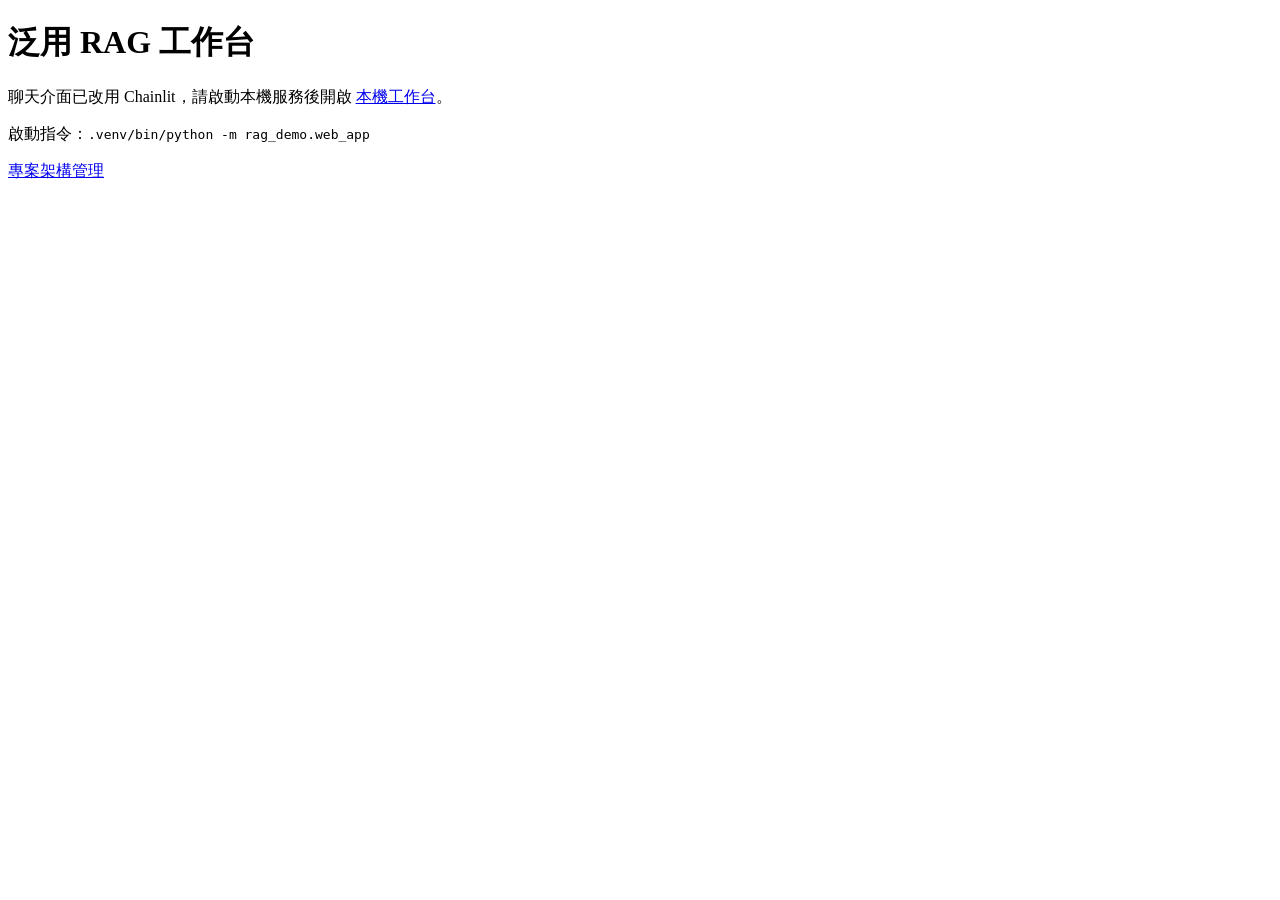
==== commit 2e743d20: "Replace local RAG chat interface with Chainlit" ====
--- a/docs/rag-demo/index.html
+++ b/docs/rag-demo/index.html
@@ -1,287 +1,3 @@
 <!doctype html>
-<html lang="zh-Hant">
-  <head>
-    <meta charset="utf-8" />
-    <meta name="viewport" content="width=device-width, initial-scale=1" />
-    <title>泛用 RAG 工作台</title>
-    <link rel="icon" href="data:," />
-    <link rel="stylesheet" href="./assets/styles.css?v=demo-ui-v3" />
-  </head>
-  <body>
-    <main class="app-shell">
-      <aside class="conversation-rail" id="conversationRail" aria-label="對話紀錄">
-        <div class="rail-icons" aria-label="主要導覽">
-          <button class="rail-icon-button" id="historyToggle" type="button" title="對話紀錄" aria-label="收合對話紀錄" aria-expanded="true" aria-controls="conversationList">
-            <span class="collapse-icon" aria-hidden="true"><span></span><span></span></span>
-          </button>
-        </div>
-        <div class="rail-content">
-          <div class="rail-content-head">
-            <div class="panel-title">
-              <span>RAG</span>
-              <strong>歷史對話</strong>
-            </div>
-            <div class="rail-head-actions">
-              <button class="new-chat-button" id="newChatButton" type="button" title="新增對話" aria-label="新增對話">＋</button>
-              <button class="panel-close-button" id="historyClose" type="button" aria-label="收合對話紀錄">×</button>
-            </div>
-          </div>
-          <nav class="conversation-list" id="conversationList" aria-label="已儲存的對話"></nav>
-        </div>
-      </aside>
-
-      <section class="main-area">
-        <header class="topbar">
-          <div class="workspace-status">
-            <span class="brand-mark" aria-hidden="true">R</span>
-            <div>
-              <strong>Universal RAG</strong>
-              <span id="dataStatus" role="status" aria-live="polite">正在載入知識庫...</span>
-            </div>
-          </div>
-          <a class="plan-pill" href="./architecture.html">架構工作台</a>
-          <button class="icon-button knowledge-trigger" id="knowledgeToggle" type="button" aria-label="收合文件選擇" aria-expanded="true" aria-controls="knowledgePanel">
-            <svg viewBox="0 0 20 20" aria-hidden="true">
-              <path d="M4.5 3.5h11v13h-11zM7.5 7h5M7.5 10h5M7.5 13h3" />
-            </svg>
-            <span>文件</span>
-          </button>
-        </header>
-
-        <section class="chat-pane" aria-label="RAG 對話">
-          <div class="chat-scroll">
-            <section class="home-panel" id="homePanel">
-              <div class="home-copy">
-                <span class="home-mark" aria-hidden="true">R</span>
-                <h1>從你的文件開始提問</h1>
-                <p>從右側選取知識來源，回答會保留引用與檢索依據。</p>
-              </div>
-              <div class="chips" id="questionChips"></div>
-              <button class="demo-cta" id="demoCta" type="button" hidden>↑ 使用範例問題</button>
-            </section>
-
-            <section class="conversation-transcript" id="conversationTranscript" aria-label="目前對話" hidden></section>
-
-            <section class="user-message" id="userMessage" hidden>
-              <p id="userQuestion"></p>
-            </section>
-
-            <section class="assistant-message search-progress" id="searchProgress" aria-live="polite" hidden>
-              <div class="avatar progress-avatar">AI</div>
-              <div class="message-body">
-                <p class="message-label">處理進度</p>
-                <div class="progress-steps" id="searchProgressSteps"></div>
-              </div>
-            </section>
-
-            <section class="assistant-message status-message" id="statusMessage" hidden>
-              <div class="avatar">KB</div>
-              <div class="message-body">
-                <p class="message-label" data-i18n="data">資料</p>
-                <p id="dataMeta">靜態介面展示</p>
-                <div class="metrics" id="metrics"></div>
-              </div>
-            </section>
-
-            <section class="assistant-message" id="answerMessage" hidden>
-              <div class="avatar">A</div>
-              <div class="message-body">
-                <div class="message-head">
-                  <div>
-                    <p class="message-label" data-i18n="answer">回答</p>
-                    <h2 id="resultTitle"></h2>
-                  </div>
-                  <span class="confidence" id="confidenceBadge"></span>
-                </div>
-                <div class="answer-panel" id="answerPanel"></div>
-                <div class="agent-answer-panel" id="agentAnswerPanel"></div>
-              </div>
-            </section>
-
-            <div class="rag-details-guide" id="ragDetailsGuide" hidden>
-              <button id="ragDetailsToggle" type="button" aria-expanded="false">
-                查看檢索過程與來源 →
-              </button>
-            </div>
-
-            <section class="assistant-message" id="evidenceMessage" hidden>
-              <div class="avatar">EV</div>
-              <div class="message-body">
-                <div class="message-head">
-                  <div>
-                    <p class="message-label" data-i18n="retrievedEvidence">檢索證據</p>
-                    <h2 data-i18n="retrievedInfo">檢索到的相關資訊</h2>
-                  </div>
-                  <a class="trace-link" id="traceDocumentLink" href="#" target="_blank" rel="noopener" hidden>
-                    開啟本次 RAG 紀錄
-                  </a>
-                </div>
-                <div class="comparison-panel" id="comparisonPanel" hidden></div>
-                <div class="results" id="results"></div>
-              </div>
-            </section>
-
-            <section class="assistant-message" id="ragTrace" hidden>
-              <div class="avatar">TR</div>
-              <div class="message-body">
-                <div class="message-head">
-                  <div>
-                    <p class="message-label" data-i18n="runTrace">執行紀錄</p>
-                    <h2 data-i18n="traceTitle">本次 RAG 節點紀錄</h2>
-                  </div>
-                  <span class="run-id" id="runId"></span>
-                </div>
-                <div class="trace-summary" id="traceSummary"></div>
-                <ol class="pipeline" id="pipeline"></ol>
-              </div>
-            </section>
-          </div>
-
-          <div class="prompt-dock">
-            <form id="searchForm" class="prompt-card" aria-label="輸入問題">
-              <textarea
-                id="queryInput"
-                name="query"
-                rows="2"
-                autocomplete="off"
-                placeholder="詢問已選取的文件…"
-              ></textarea>
-              <div class="prompt-footer">
-                <label class="model-picker">
-                  <select id="qaModelSelect" aria-label="問答模型"></select>
-                </label>
-                <div class="prompt-tools" aria-label="問答工具">
-                  <button class="send-button" type="submit" aria-label="送出">↑</button>
-                </div>
-              </div>
-            </form>
-          </div>
-        </section>
-      </section>
-
-      <aside class="knowledge-panel" id="knowledgePanel" aria-label="知識庫、文件與設定">
-        <div class="knowledge-content">
-          <div class="knowledge-panel-head">
-            <div class="panel-title">
-              <span>RAG</span>
-              <strong>知識與文件</strong>
-            </div>
-            <button class="panel-close-button" id="knowledgeClose" type="button" aria-label="收合文件選擇">×</button>
-          </div>
-          <div class="top-actions">
-            <label class="language-picker">
-              <span data-i18n="language">語言</span>
-              <select id="languageSelect">
-                <option value="zh-Hant" selected>中文</option>
-              </select>
-            </label>
-            <label class="kb-picker">
-              <span>知識庫</span>
-              <select id="knowledgeBaseSelect" aria-label="知識庫"></select>
-            </label>
-          </div>
-        <label class="file-search">
-          <span>⌕</span>
-          <input id="fileSearchInput" type="search" autocomplete="off" placeholder="搜尋文件名稱" />
-        </label>
-        <div class="folder-toolbar">
-          <label class="upload-folder-picker">
-            <span>上傳到</span>
-            <select id="uploadFolderSelect" aria-label="上傳目的資料夾"></select>
-          </label>
-          <div class="folder-actions" aria-label="資料夾管理">
-            <button id="newFolderButton" type="button" title="新增資料夾" aria-label="新增資料夾">＋</button>
-            <button id="renameFolderButton" type="button" title="重新命名資料夾" aria-label="重新命名資料夾">✎</button>
-            <button id="deleteFolderButton" type="button" title="刪除資料夾" aria-label="刪除資料夾">⌫</button>
-          </div>
-        </div>
-        <p class="upload-status" id="documentUploadStatus" role="status" hidden></p>
-        <p class="upload-hint">拖放檔案到這裡，或點擊上傳。支援 PDF、圖片、DOCX、TXT、MD 與 JSON。</p>
-
-        <section class="file-list-section" id="fileListSection">
-          <div class="file-list-head">
-            <h2>文件列表 <span id="selectedDocCount">(0)</span></h2>
-            <div class="doc-actions">
-              <input
-                id="documentInput"
-                type="file"
-                accept=".pdf,.png,.jpg,.jpeg,.webp,.tif,.tiff,.bmp,.heic,.docx,.txt,.md,.markdown,.json,application/pdf,image/*,application/vnd.openxmlformats-officedocument.wordprocessingml.document,text/plain,text/markdown,application/json"
-                multiple
-                hidden
-              />
-              <button
-                class="upload-document-button"
-                type="button"
-                id="uploadDocument"
-                title="上傳 PDF、圖片、DOCX、TXT、MD 或 JSON"
-                aria-label="上傳文件"
-              ><span aria-hidden="true">＋</span><span>上傳</span></button>
-              <button type="button" id="selectAllDocuments" data-i18n="selectAll">全選</button>
-              <button type="button" id="clearDocuments" data-i18n="clear">清除選擇</button>
-            </div>
-          </div>
-          <div class="document-list" id="documentList"></div>
-        </section>
-
-        <details class="advanced-panel">
-          <summary>進階設定</summary>
-          <div class="variant-details" id="variantDetails" hidden></div>
-          <div class="agent-controls">
-            <input
-              id="agentEndpointInput"
-              type="url"
-              autocomplete="off"
-              placeholder="模型服務端點網址"
-            />
-            <div class="agent-buttons">
-              <button type="button" id="saveAgentEndpoint">儲存</button>
-              <button type="button" id="askAgentButton">呼叫模型</button>
-            </div>
-          </div>
-          <div id="graphPanel" hidden></div>
-        </details>
-        </div>
-      </aside>
-    </main>
-
-    <dialog class="confirm-dialog" id="deleteConversationDialog" aria-labelledby="deleteConversationTitle">
-      <form method="dialog">
-        <h2 id="deleteConversationTitle">刪除對話</h2>
-        <p id="deleteConversationMessage"></p>
-        <div class="confirm-dialog-actions">
-          <button class="dialog-cancel-button" type="submit" value="cancel">取消</button>
-          <button class="dialog-delete-button" type="submit" value="confirm">刪除</button>
-        </div>
-      </form>
-    </dialog>
-
-    <dialog class="confirm-dialog folder-dialog" id="folderDialog" aria-labelledby="folderDialogTitle">
-      <form method="dialog">
-        <h2 id="folderDialogTitle">新增資料夾</h2>
-        <label class="folder-name-field">
-          <span>資料夾名稱</span>
-          <input id="folderNameInput" type="text" maxlength="80" autocomplete="off" />
-        </label>
-        <p class="dialog-error" id="folderDialogError" hidden></p>
-        <div class="confirm-dialog-actions">
-          <button class="dialog-cancel-button" type="submit" value="cancel">取消</button>
-          <button class="dialog-save-button" id="saveFolderButton" type="button">儲存</button>
-        </div>
-      </form>
-    </dialog>
-
-    <dialog class="confirm-dialog" id="deleteFolderDialog" aria-labelledby="deleteFolderTitle">
-      <form method="dialog">
-        <h2 id="deleteFolderTitle">刪除資料夾</h2>
-        <p id="deleteFolderMessage"></p>
-        <p>資料不會被刪除，文件會移到「未分類」。</p>
-        <div class="confirm-dialog-actions">
-          <button class="dialog-cancel-button" type="submit" value="cancel">取消</button>
-          <button class="dialog-delete-button" id="confirmDeleteFolderButton" type="button">刪除</button>
-        </div>
-      </form>
-    </dialog>
-
-    <script type="module" src="./assets/app.js?v=demo-ui-v5"></script>
-  </body>
-</html>
+<html lang="zh-Hant"><head><meta charset="utf-8"><meta name="viewport" content="width=device-width, initial-scale=1"><title>泛用 RAG 工作台</title></head>
+<body><h1>泛用 RAG 工作台</h1><p>聊天介面已改用 Chainlit，請啟動本機服務後開啟 <a href="http://127.0.0.1:8765/">本機工作台</a>。</p><p>啟動指令：<code>.venv/bin/python -m rag_demo.web_app</code></p><a href="./architecture.html">專案架構管理</a></body></html>
